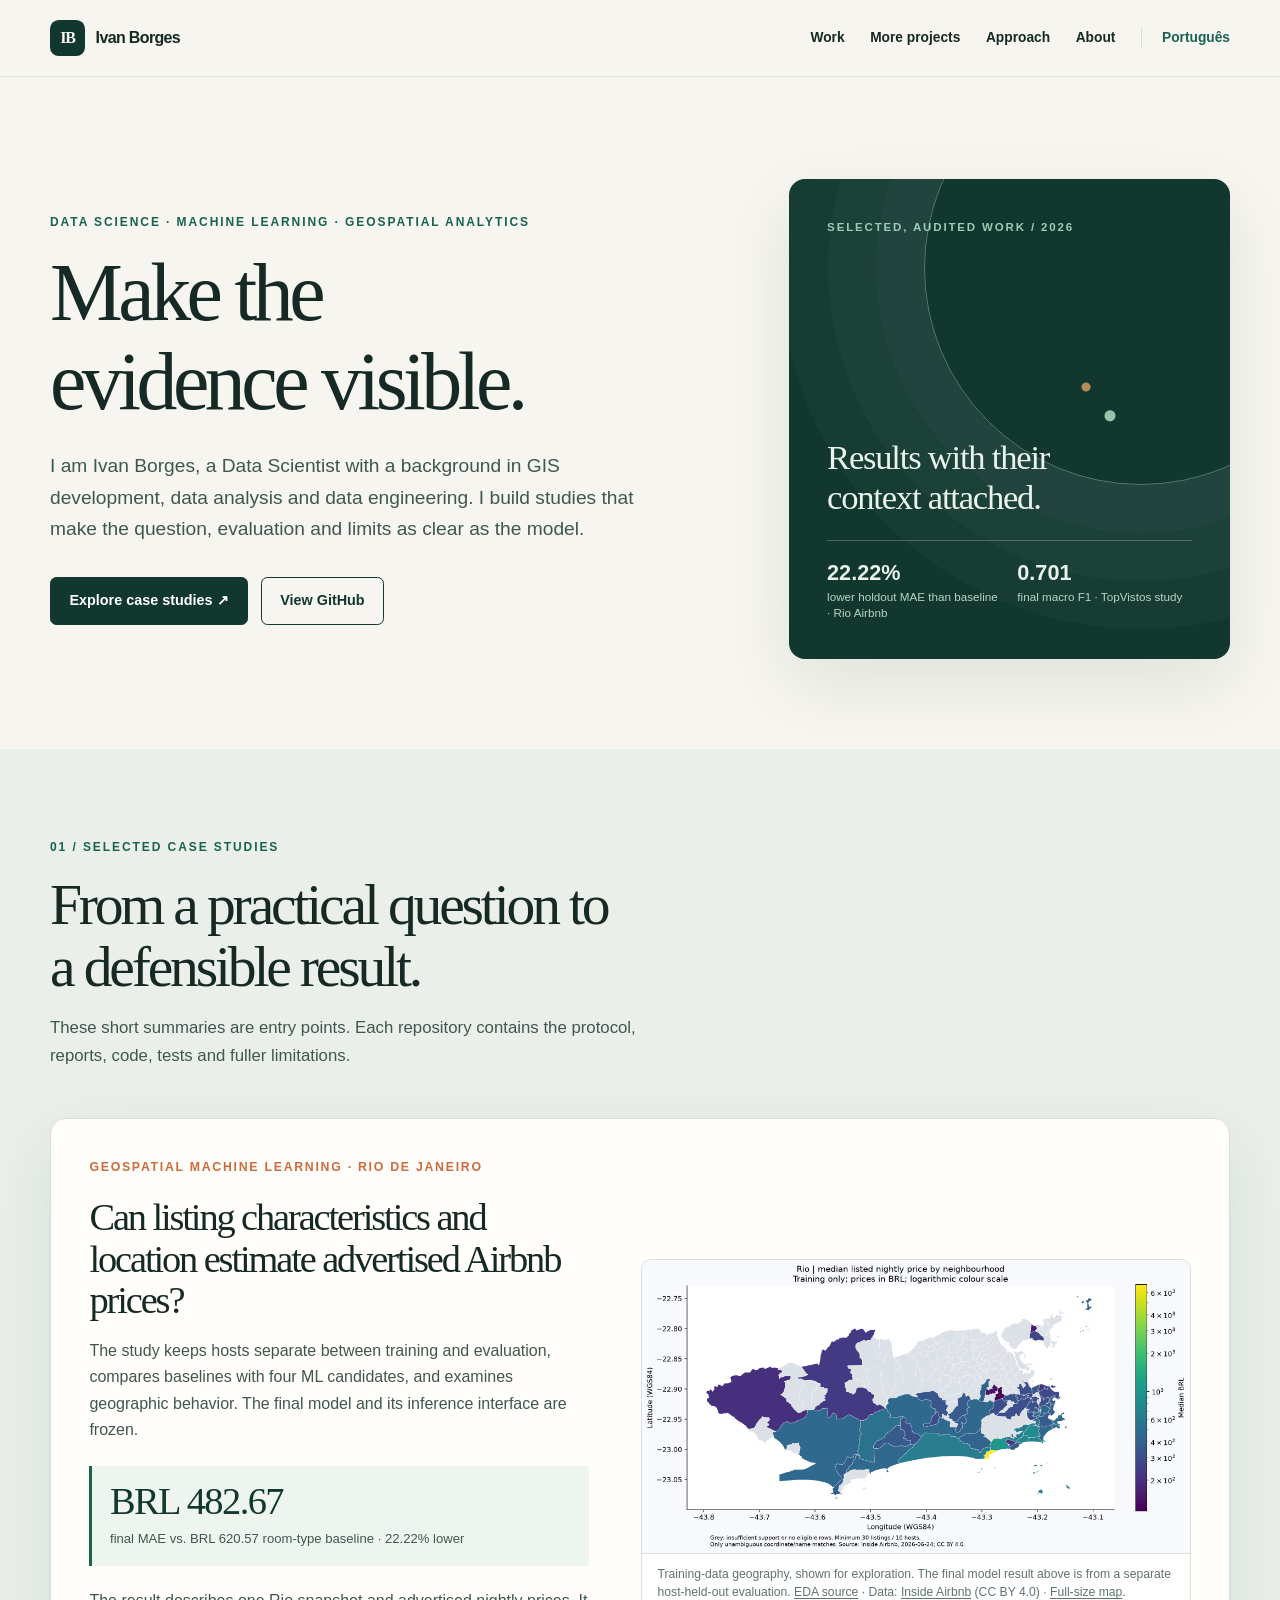
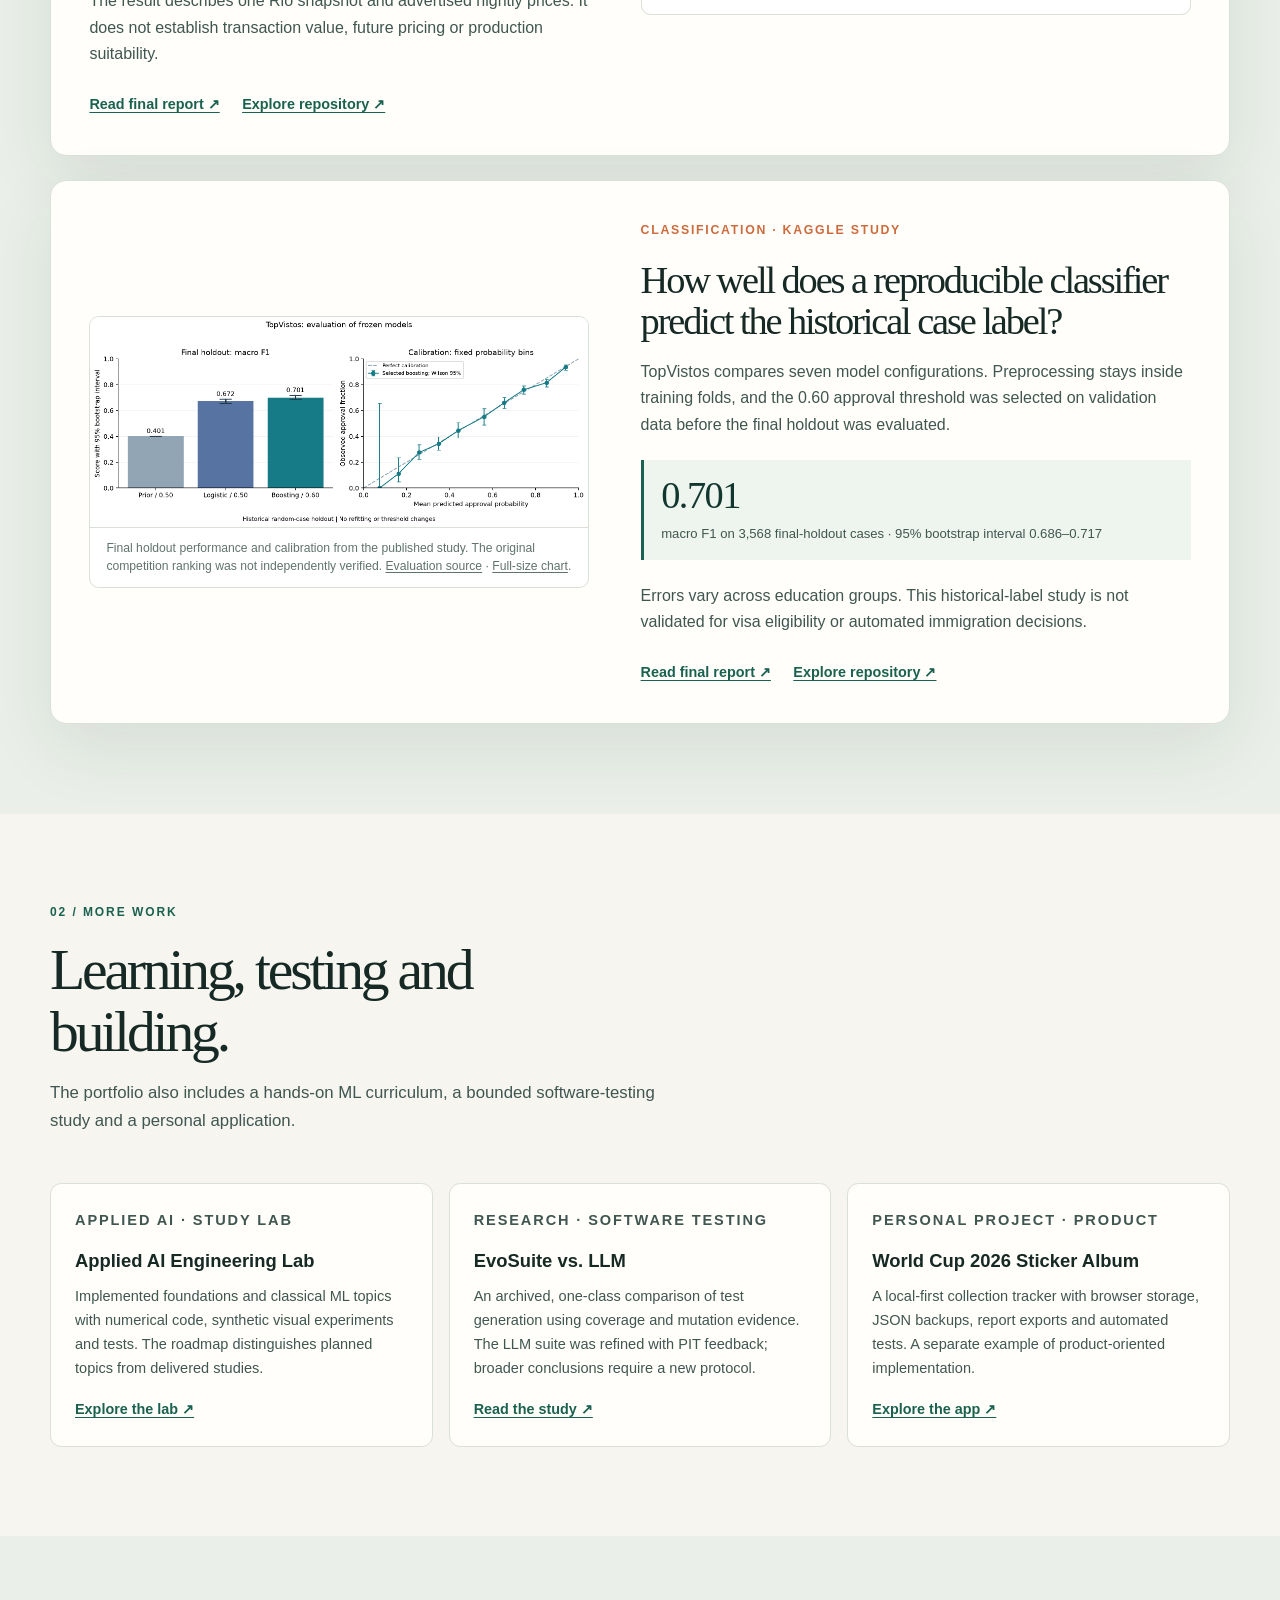
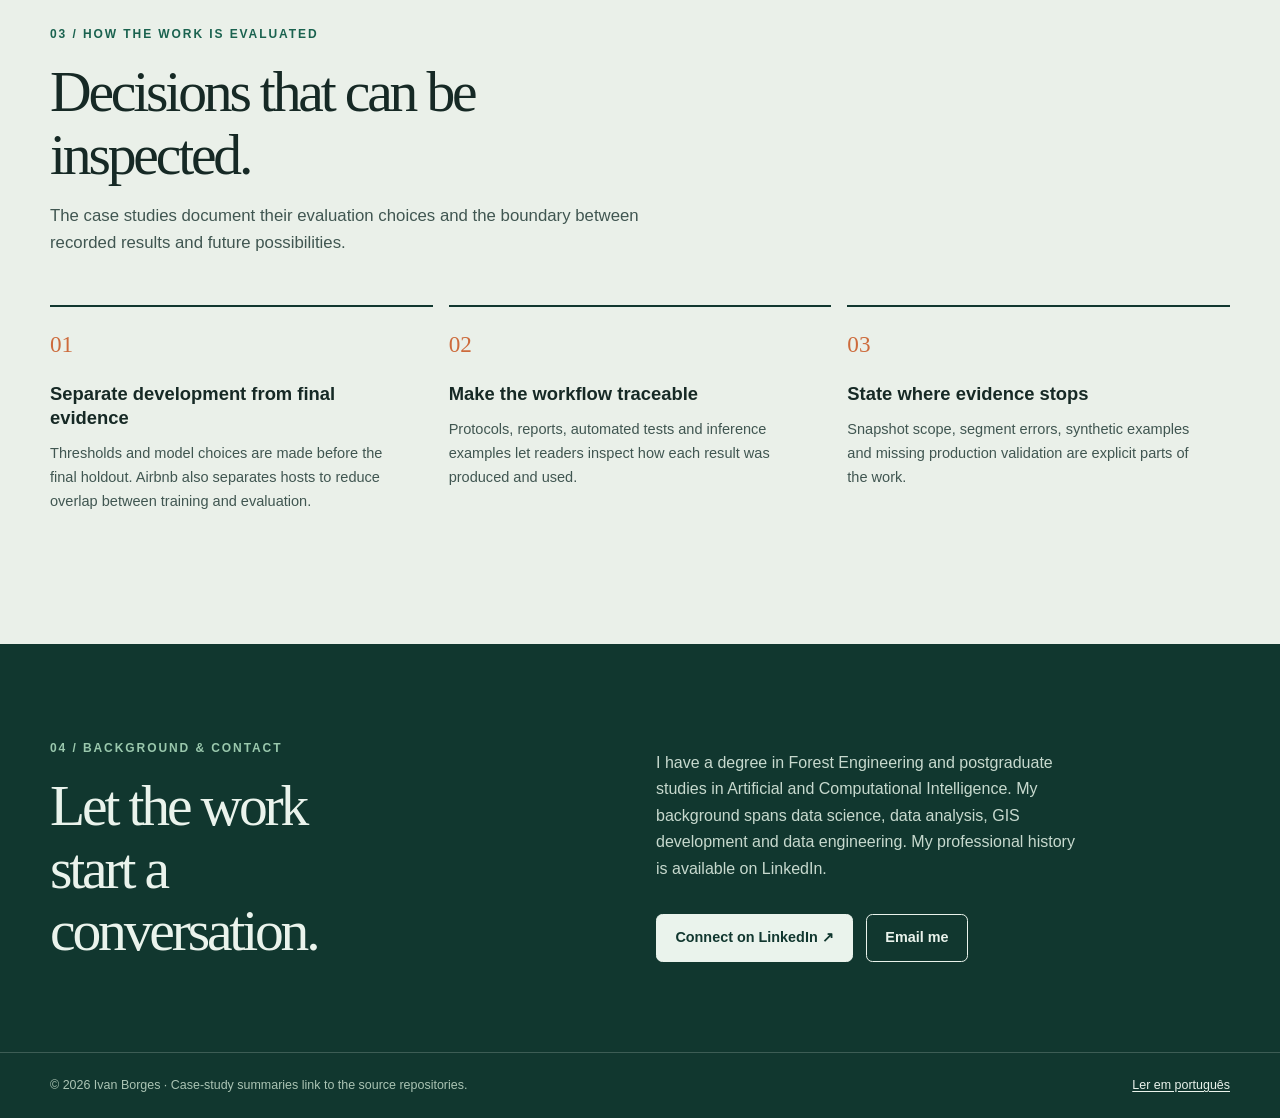
==== index.html @ 3fa464b2 "Prepare bilingual evidence-led portfolio site prototype" ====
<!doctype html>
<html lang="en">
<head>
  <meta charset="utf-8">
  <meta name="viewport" content="width=device-width, initial-scale=1">
  <meta name="color-scheme" content="light">
  <meta name="description" content="Ivan Borges — Data Science, Machine Learning and Geospatial Analytics. Selected case studies with results, methods and limitations.">
  <title>Ivan Borges | Data Science &amp; Machine Learning</title>
  <link rel="alternate" hreflang="en" href="./">
  <link rel="alternate" hreflang="pt-BR" href="pt/">
  <link rel="icon" type="image/svg+xml" href="assets/favicon.svg">
  <link rel="stylesheet" href="assets/site.css">
</head>
<body>
  <a class="skip-link" href="#main">Skip to content</a>
  <header class="site-header">
    <div class="container header-inner">
      <a class="brand" href="#top" aria-label="Ivan Borges, back to top"><span class="brand-mark" aria-hidden="true">IB</span> Ivan Borges</a>
      <div class="header-actions">
        <nav class="site-nav" aria-label="Main navigation">
          <a href="#work">Work</a><a href="#more">More projects</a><a href="#approach">Approach</a><a href="#about">About</a>
        </nav>
        <a class="lang-link" href="pt/" lang="pt-BR" hreflang="pt-BR">Português</a>
      </div>
    </div>
  </header>

  <main id="main">
    <section class="hero" id="top" aria-labelledby="hero-title">
      <div class="container hero-grid">
        <div>
          <p class="eyebrow">Data Science · Machine Learning · Geospatial Analytics</p>
          <h1 id="hero-title">Make the evidence visible.</h1>
          <p class="hero-copy">I am Ivan Borges, a Data Scientist with a background in GIS development, data analysis and data engineering. I build studies that make the question, evaluation and limits as clear as the model.</p>
          <div class="hero-actions">
            <a class="button" href="#work">Explore case studies <span aria-hidden="true">&nbsp;↗</span></a>
            <a class="button button-secondary" href="https://github.com/ivanfborges">View GitHub</a>
          </div>
        </div>
        <div class="hero-panel" aria-label="Recorded results from two selected studies">
          <div class="panel-top">Selected, audited work / 2026</div>
          <div class="panel-bottom">
            <p>Results with their context attached.</p>
            <div class="panel-stats">
              <div><strong>22.22%</strong><span>lower holdout MAE than baseline · Rio Airbnb</span></div>
              <div><strong>0.701</strong><span>final macro F1 · TopVistos study</span></div>
            </div>
          </div>
        </div>
      </div>
    </section>

    <section class="section section-contrast" id="work" aria-labelledby="work-title">
      <div class="container">
        <p class="section-kicker">01 / Selected case studies</p>
        <h2 class="section-heading" id="work-title">From a practical question to a defensible result.</h2>
        <p class="section-intro">These short summaries are entry points. Each repository contains the protocol, reports, code, tests and fuller limitations.</p>

        <article class="case" aria-labelledby="airbnb-title">
          <div class="case-copy">
            <span class="case-number">Geospatial machine learning · Rio de Janeiro</span>
            <h3 id="airbnb-title">Can listing characteristics and location estimate advertised Airbnb prices?</h3>
            <p>The study keeps hosts separate between training and evaluation, compares baselines with four ML candidates, and examines geographic behavior. The final model and its inference interface are frozen.</p>
            <div class="result"><strong>BRL 482.67</strong><span>final MAE vs. BRL 620.57 room-type baseline · 22.22% lower</span></div>
            <p>The result describes one Rio snapshot and advertised nightly prices. It does not establish transaction value, future pricing or production suitability.</p>
            <div class="case-links"><a href="https://github.com/ivanfborges/eng_dados-analytics_engineering/blob/main/docs/FINAL.md">Read final report ↗</a><a href="https://github.com/ivanfborges/eng_dados-analytics_engineering">Explore repository ↗</a></div>
          </div>
          <figure class="case-figure">
            <img src="assets/airbnb-training-map.png" alt="Map of median advertised prices in supported Rio neighbourhoods from the training data" width="1996" height="1068" loading="lazy">
            <figcaption>Training-data geography, shown for exploration. The final model result above is from a separate host-held-out evaluation. <a href="https://github.com/ivanfborges/eng_dados-analytics_engineering/blob/main/docs/EDA.md">EDA source</a> · Data: <a href="https://insideairbnb.com/get-the-data/">Inside Airbnb</a> (CC BY 4.0) · <a href="assets/airbnb-training-map.png">Full-size map</a>.</figcaption>
          </figure>
        </article>

        <article class="case" aria-labelledby="topvistos-title">
          <div class="case-copy">
            <span class="case-number">Classification · Kaggle study</span>
            <h3 id="topvistos-title">How well does a reproducible classifier predict the historical case label?</h3>
            <p>TopVistos compares seven model configurations. Preprocessing stays inside training folds, and the 0.60 approval threshold was selected on validation data before the final holdout was evaluated.</p>
            <div class="result"><strong>0.701</strong><span>macro F1 on 3,568 final-holdout cases · 95% bootstrap interval 0.686–0.717</span></div>
            <p>Errors vary across education groups. This historical-label study is not validated for visa eligibility or automated immigration decisions.</p>
            <div class="case-links"><a href="https://github.com/ivanfborges/ML_olympiad_for_students-topvistos_EUA/blob/main/docs/EVALUATION.md">Read final report ↗</a><a href="https://github.com/ivanfborges/ML_olympiad_for_students-topvistos_EUA">Explore repository ↗</a></div>
          </div>
          <figure class="case-figure">
            <img src="assets/topvistos-final-evaluation.png" alt="Final holdout classification performance and calibration charts for the TopVistos study" width="1961" height="827" loading="lazy">
            <figcaption>Final holdout performance and calibration from the published study. The original competition ranking was not independently verified. <a href="https://github.com/ivanfborges/ML_olympiad_for_students-topvistos_EUA/blob/main/docs/EVALUATION.md">Evaluation source</a> · <a href="assets/topvistos-final-evaluation.png">Full-size chart</a>.</figcaption>
          </figure>
        </article>
      </div>
    </section>

    <section class="section" id="more" aria-labelledby="more-title">
      <div class="container">
        <p class="section-kicker">02 / More work</p>
        <h2 class="section-heading" id="more-title">Learning, testing and building.</h2>
        <p class="section-intro">The portfolio also includes a hands-on ML curriculum, a bounded software-testing study and a personal application.</p>
        <div class="card-grid">
          <article class="card">
            <p class="card-label">Applied AI · Study lab</p>
            <h3>Applied AI Engineering Lab</h3>
            <p>Implemented foundations and classical ML topics with numerical code, synthetic visual experiments and tests. The roadmap distinguishes planned topics from delivered studies.</p>
            <a href="https://github.com/ivanfborges/applied-ai-engineering-lab">Explore the lab ↗</a>
          </article>
          <article class="card">
            <p class="card-label">Research · Software testing</p>
            <h3>EvoSuite vs. LLM</h3>
            <p>An archived, one-class comparison of test generation using coverage and mutation evidence. The LLM suite was refined with PIT feedback; broader conclusions require a new protocol.</p>
            <a href="https://github.com/ivanfborges/sbst-vs-llm">Read the study ↗</a>
          </article>
          <article class="card">
            <p class="card-label">Personal project · Product</p>
            <h3>World Cup 2026 Sticker Album</h3>
            <p>A local-first collection tracker with browser storage, JSON backups, report exports and automated tests. A separate example of product-oriented implementation.</p>
            <a href="https://github.com/ivanfborges/album-copa-2026-local">Explore the app ↗</a>
          </article>
        </div>
      </div>
    </section>

    <section class="section section-contrast" id="approach" aria-labelledby="approach-title">
      <div class="container">
        <p class="section-kicker">03 / How the work is evaluated</p>
        <h2 class="section-heading" id="approach-title">Decisions that can be inspected.</h2>
        <p class="section-intro">The case studies document their evaluation choices and the boundary between recorded results and future possibilities.</p>
        <div class="method-grid">
          <div class="method"><span class="method-num">01</span><h3>Separate development from final evidence</h3><p>Thresholds and model choices are made before the final holdout. Airbnb also separates hosts to reduce overlap between training and evaluation.</p></div>
          <div class="method"><span class="method-num">02</span><h3>Make the workflow traceable</h3><p>Protocols, reports, automated tests and inference examples let readers inspect how each result was produced and used.</p></div>
          <div class="method"><span class="method-num">03</span><h3>State where evidence stops</h3><p>Snapshot scope, segment errors, synthetic examples and missing production validation are explicit parts of the work.</p></div>
        </div>
      </div>
    </section>

    <section class="contact" id="about" aria-labelledby="about-title">
      <div class="container contact-grid">
        <div>
          <p class="section-kicker">04 / Background &amp; contact</p>
          <h2 id="about-title">Let the work start a conversation.</h2>
        </div>
        <div>
          <p>I have a degree in Forest Engineering and postgraduate studies in Artificial and Computational Intelligence. My background spans data science, data analysis, GIS development and data engineering. My professional history is available on LinkedIn.</p>
          <div class="hero-actions"><a class="button" href="https://www.linkedin.com/in/ivanfborges/">Connect on LinkedIn ↗</a><a class="button button-secondary" href="mailto:ivanfborges@gmail.com">Email me</a></div>
        </div>
      </div>
    </section>
  </main>
  <footer class="footer">
    <div class="container footer-inner"><span>© 2026 Ivan Borges · Case-study summaries link to the source repositories.</span><a href="pt/" lang="pt-BR" hreflang="pt-BR">Ler em português</a></div>
  </footer>
</body>
</html>
---- assets/site.css ----
:root {
  color-scheme: light;
  --ink: #162925;
  --ink-soft: #405651;
  --muted: #61736e;
  --paper: #f6f5f0;
  --surface: #fffefa;
  --line: #d9e0d8;
  --green: #1a624f;
  --green-dark: #11372f;
  --accent: #cd6b3c;
  --shadow: 0 24px 70px rgba(21, 44, 38, .09);
}
* { box-sizing: border-box; }
html { scroll-behavior: smooth; }
body {
  margin: 0;
  background: var(--paper);
  color: var(--ink);
  font-family: "Segoe UI", Inter, "Helvetica Neue", Arial, sans-serif;
  line-height: 1.65;
}
a { color: inherit; text-underline-offset: .19em; }
a:hover { color: var(--green); }
a:focus-visible { outline: 3px solid var(--accent); outline-offset: 4px; border-radius: 3px; }
img { display: block; max-width: 100%; }
.skip-link { position: absolute; top: -100px; left: 1rem; z-index: 100; padding: .7rem 1rem; background: var(--surface); }
.skip-link:focus { top: 1rem; }
.container { width: min(1180px, calc(100% - 3rem)); margin-inline: auto; }
.site-header {
  position: sticky;
  top: 0;
  z-index: 20;
  border-bottom: 1px solid rgba(217, 224, 216, .8);
  background: rgba(246, 245, 240, .94);
  backdrop-filter: blur(16px);
}
.header-inner { min-height: 76px; display: flex; align-items: center; justify-content: space-between; gap: 1.5rem; }
.brand { display: inline-flex; align-items: center; gap: .65rem; font-size: 1rem; font-weight: 800; letter-spacing: -.04em; text-decoration: none; white-space: nowrap; }
.brand-mark { display: grid; place-items: center; width: 2.2rem; height: 2.2rem; border-radius: .55rem; background: var(--green-dark); color: #f6f5f0; font: 700 1rem Georgia, serif; letter-spacing: -.07em; }
.header-actions { display: flex; align-items: center; gap: clamp(.8rem, 2vw, 1.8rem); }
.site-nav { display: flex; align-items: center; gap: clamp(.8rem, 2vw, 1.65rem); }
.site-nav a, .lang-link { font-size: .86rem; font-weight: 700; text-decoration: none; }
.lang-link { color: var(--green); padding-left: 1.25rem; border-left: 1px solid var(--line); white-space: nowrap; }
.hero { padding: clamp(4rem, 8vw, 7rem) 0 clamp(4rem, 7vw, 6rem); }
.hero-grid { display: grid; grid-template-columns: 1.2fr .8fr; align-items: center; gap: clamp(2rem, 6vw, 6.5rem); }
.eyebrow, .section-kicker { margin: 0 0 1.2rem; color: var(--green); font-size: .75rem; font-weight: 800; letter-spacing: .16em; line-height: 1.35; text-transform: uppercase; }
.hero h1, .section-heading, .case h3, .contact h2 { font-family: Georgia, "Times New Roman", serif; font-weight: 500; letter-spacing: -.055em; line-height: 1.08; }
.hero h1 { max-width: 12ch; margin: 0 0 1.5rem; font-size: clamp(3.25rem, 6.4vw, 6.6rem); }
.hero-copy { max-width: 59ch; margin: 0; color: var(--ink-soft); font-size: clamp(1.05rem, 1.5vw, 1.25rem); }
.hero-actions { display: flex; flex-wrap: wrap; gap: .8rem; margin-top: 2rem; }
.button { display: inline-flex; align-items: center; justify-content: center; min-height: 48px; padding: .65rem 1.15rem; border: 1px solid var(--green-dark); border-radius: .4rem; background: var(--green-dark); color: white; font-size: .9rem; font-weight: 750; text-decoration: none; transition: transform .2s ease, background .2s ease; }
.button:hover { transform: translateY(-2px); background: var(--green); color: white; }
.button-secondary { background: transparent; color: var(--green-dark); }
.button-secondary:hover { background: #e8eee7; color: var(--green-dark); }
.hero-panel { position: relative; min-height: 480px; overflow: hidden; display: flex; flex-direction: column; justify-content: space-between; padding: clamp(1.5rem, 3vw, 2.5rem); border-radius: 1rem; background: var(--green-dark); box-shadow: var(--shadow); color: #e9f3eb; }
.hero-panel::before { content: ""; position: absolute; width: 27rem; height: 27rem; top: -8rem; right: -8rem; border: 1px solid rgba(182, 219, 196, .4); border-radius: 50%; box-shadow: 0 0 0 3rem rgba(255,255,255,.025), 0 0 0 6rem rgba(255,255,255,.025), 0 0 0 9rem rgba(255,255,255,.025); }
.hero-panel::after { content: ""; position: absolute; width: 10rem; height: 10rem; top: 8rem; right: 4rem; border-radius: 50%; background: radial-gradient(circle, rgba(219, 160, 102, .9) 0 4px, transparent 5px), radial-gradient(circle at 65% 68%, rgba(183, 227, 199, .9) 0 5px, transparent 6px); opacity: .9; }
.panel-top, .panel-bottom { position: relative; z-index: 1; }
.panel-top { color: #9fcab5; font-size: .72rem; font-weight: 800; letter-spacing: .16em; text-transform: uppercase; }
.panel-bottom p { max-width: 16ch; margin: 0 0 1.4rem; font: 500 clamp(1.65rem, 2.7vw, 2.5rem)/1.15 Georgia, serif; letter-spacing: -.035em; }
.panel-stats { display: grid; grid-template-columns: 1fr 1fr; gap: 1rem; padding-top: 1.2rem; border-top: 1px solid rgba(233, 243, 235, .25); }
.panel-stats strong { display: block; font-size: 1.35rem; line-height: 1.25; }
.panel-stats span { display: block; margin-top: .15rem; color: #b9d3c3; font-size: .73rem; line-height: 1.35; }
.section { padding: clamp(4rem, 7vw, 6rem) 0; }
.section-contrast { background: #eaf0e9; }
.section-heading { max-width: 20ch; margin: 0 0 1rem; font-size: clamp(2.35rem, 4.5vw, 4.4rem); }
.section-intro { max-width: 66ch; margin: 0 0 3rem; color: var(--ink-soft); font-size: 1.05rem; }
.case { display: grid; grid-template-columns: minmax(0, 1fr) minmax(0, 1.1fr); gap: clamp(1.6rem, 4vw, 4rem); align-items: center; margin-top: 2.5rem; padding: clamp(1.4rem, 3vw, 2.4rem); border: 1px solid var(--line); border-radius: 1rem; background: var(--surface); box-shadow: var(--shadow); }
.case + .case { margin-top: 1.5rem; }
.case:nth-of-type(even) .case-copy { order: 2; }
.case:nth-of-type(even) .case-figure { order: 1; }
.case-number { display: block; margin-bottom: 1.25rem; color: var(--accent); font-size: .77rem; font-weight: 800; letter-spacing: .14em; text-transform: uppercase; }
.case h3 { margin: 0 0 1rem; font-size: clamp(2rem, 3vw, 3.1rem); }
.case p { margin: 0 0 1.15rem; color: var(--ink-soft); }
.result { display: flex; align-items: baseline; flex-wrap: wrap; gap: .5rem; margin: 1.4rem 0; padding: 1rem 1.1rem; border-left: 3px solid var(--green); background: #eef5ee; }
.result strong { color: var(--green-dark); font: 500 clamp(1.8rem, 3vw, 2.5rem)/1 Georgia, serif; letter-spacing: -.04em; }
.result span { color: var(--ink-soft); font-size: .82rem; }
.case-links { display: flex; flex-wrap: wrap; gap: .65rem 1.4rem; margin-top: 1.6rem; font-size: .9rem; font-weight: 750; }
.case-links a { color: var(--green); }
.case-figure { margin: 0; overflow: hidden; border: 1px solid var(--line); border-radius: .6rem; background: white; }
.case-figure img { width: 100%; height: auto; }
.case-figure figcaption { padding: .75rem 1rem; border-top: 1px solid var(--line); color: var(--muted); font-size: .76rem; line-height: 1.45; }
.card-grid, .method-grid { display: grid; grid-template-columns: repeat(3, minmax(0, 1fr)); gap: 1rem; }
.card { display: flex; flex-direction: column; min-height: 250px; padding: 1.5rem; border: 1px solid var(--line); border-radius: .7rem; background: var(--surface); }
.card-label { margin: 0 0 1rem; color: var(--accent); font-size: .72rem; font-weight: 800; letter-spacing: .13em; text-transform: uppercase; }
.card h3, .method h3 { margin: 0 0 .7rem; font-size: 1.15rem; line-height: 1.3; }
.card p, .method p { margin: 0 0 1.1rem; color: var(--ink-soft); font-size: .91rem; }
.card a { margin-top: auto; color: var(--green); font-size: .9rem; font-weight: 750; }
.method { padding: 1.5rem 1.5rem 1.5rem 0; border-top: 2px solid var(--green-dark); }
.method-num { display: block; margin-bottom: 1.5rem; color: var(--accent); font: 500 1.45rem Georgia, serif; }
.contact { padding: clamp(4rem, 7vw, 6rem) 0; background: var(--green-dark); color: #eaf3ec; }
.contact-grid { display: grid; grid-template-columns: 1fr 1fr; gap: 2rem; align-items: end; }
.contact .section-kicker { color: #9ac8ad; }
.contact h2 { max-width: 12ch; margin: 0; font-size: clamp(2.4rem, 4.5vw, 4.4rem); }
.contact p { max-width: 48ch; color: #c7d9ce; }
.contact .button { border-color: #eaf3ec; background: #eaf3ec; color: var(--green-dark); }
.contact .button:hover { background: white; }
.contact .button-secondary { background: transparent; color: #eaf3ec; }
.contact .button-secondary:hover { color: var(--green-dark); background: #eaf3ec; }
.footer { padding: 1.4rem 0; border-top: 1px solid rgba(234, 243, 236, .2); background: var(--green-dark); color: #abc4b4; font-size: .78rem; }
.footer-inner { display: flex; justify-content: space-between; gap: 1rem; }
.footer a { color: #eaf3ec; }
@media (max-width: 900px) {
  .hero-grid, .case, .contact-grid { grid-template-columns: 1fr; }
  .hero-panel { min-height: 320px; }
  .hero h1 { max-width: 14ch; }
  .case:nth-of-type(even) .case-copy, .case:nth-of-type(even) .case-figure { order: initial; }
  .card-grid, .method-grid { grid-template-columns: repeat(2, minmax(0, 1fr)); }
}
@media (max-width: 640px) {
  .container { width: min(100% - 2rem, 1180px); }
  .header-inner { min-height: 66px; }
  .site-nav { display: none; }
  .lang-link { border: 0; padding: 0; }
  .hero { padding-top: 3.4rem; }
  .hero-panel { min-height: 295px; }
  .card-grid, .method-grid { grid-template-columns: 1fr; }
  .method { padding-right: 0; }
  .footer-inner { flex-direction: column; }
}
@media (prefers-reduced-motion: reduce) {
  html { scroll-behavior: auto; }
  .button { transition: none; }
}
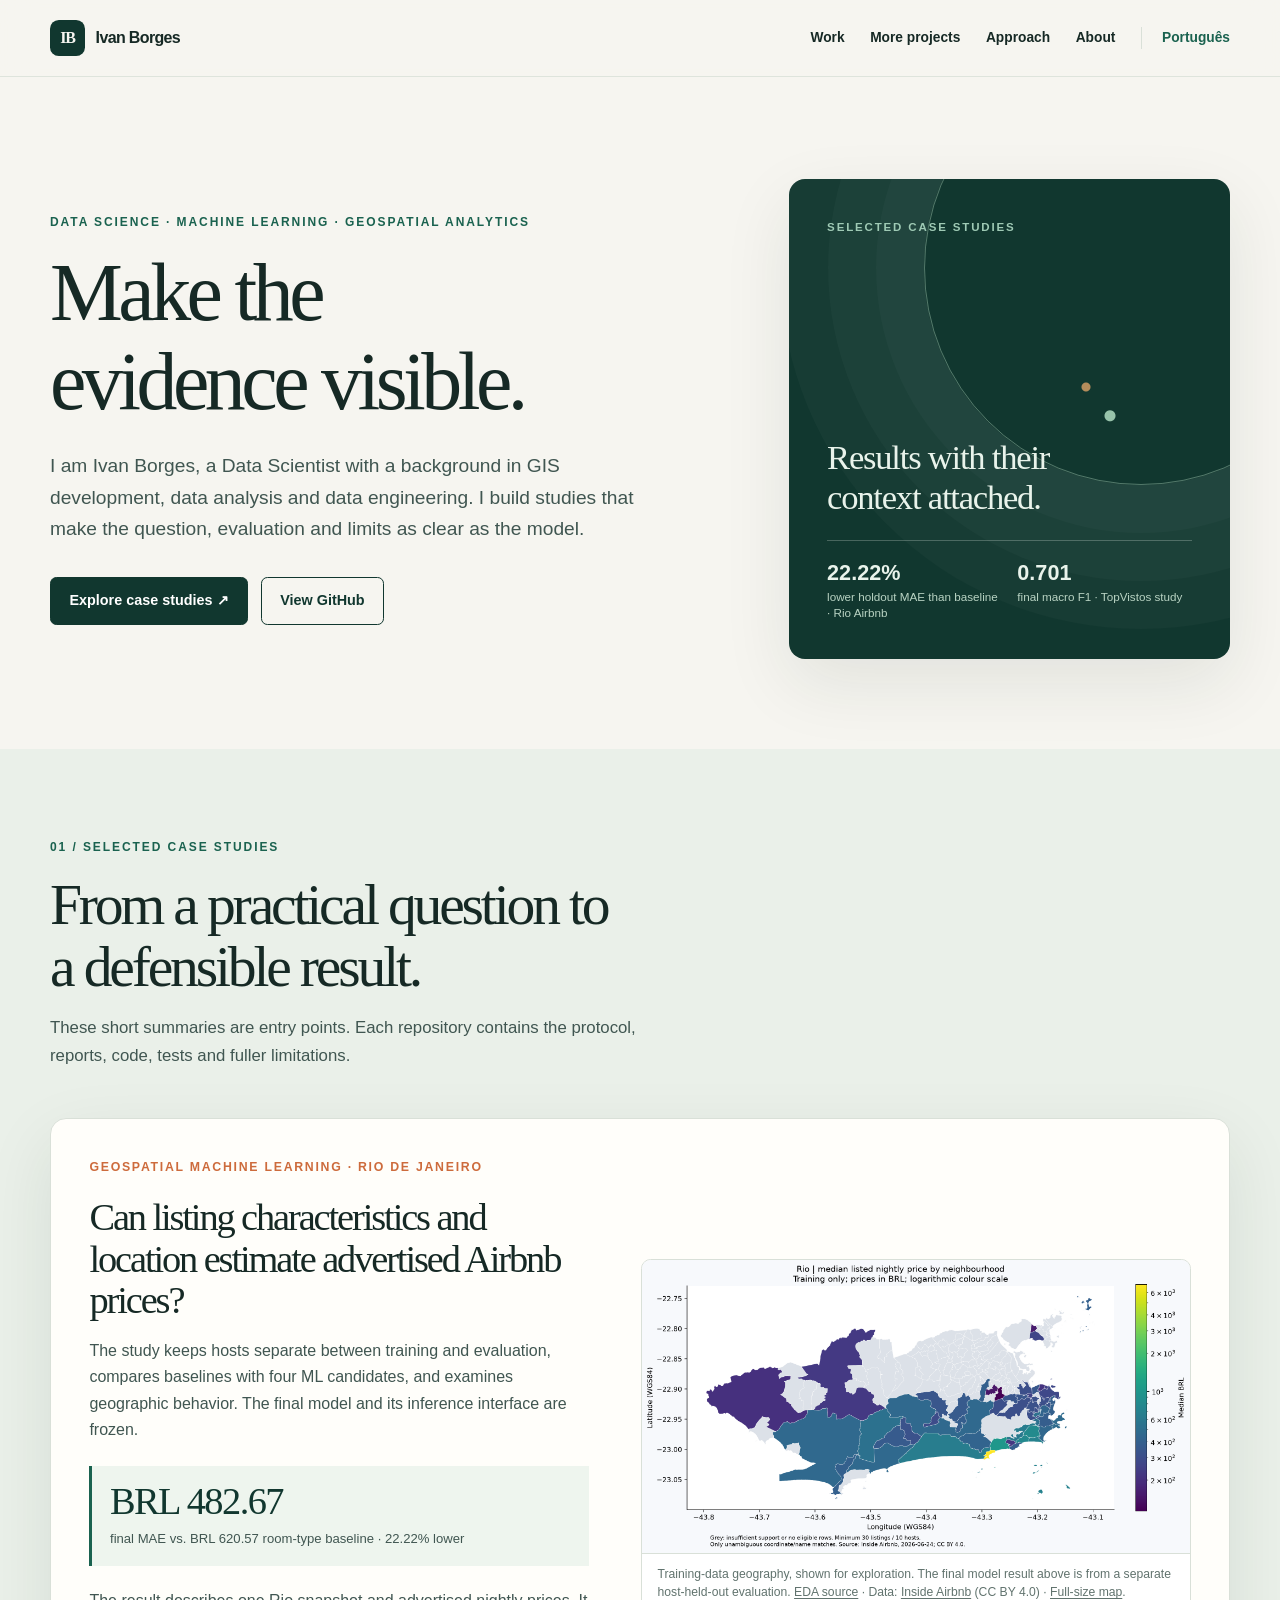
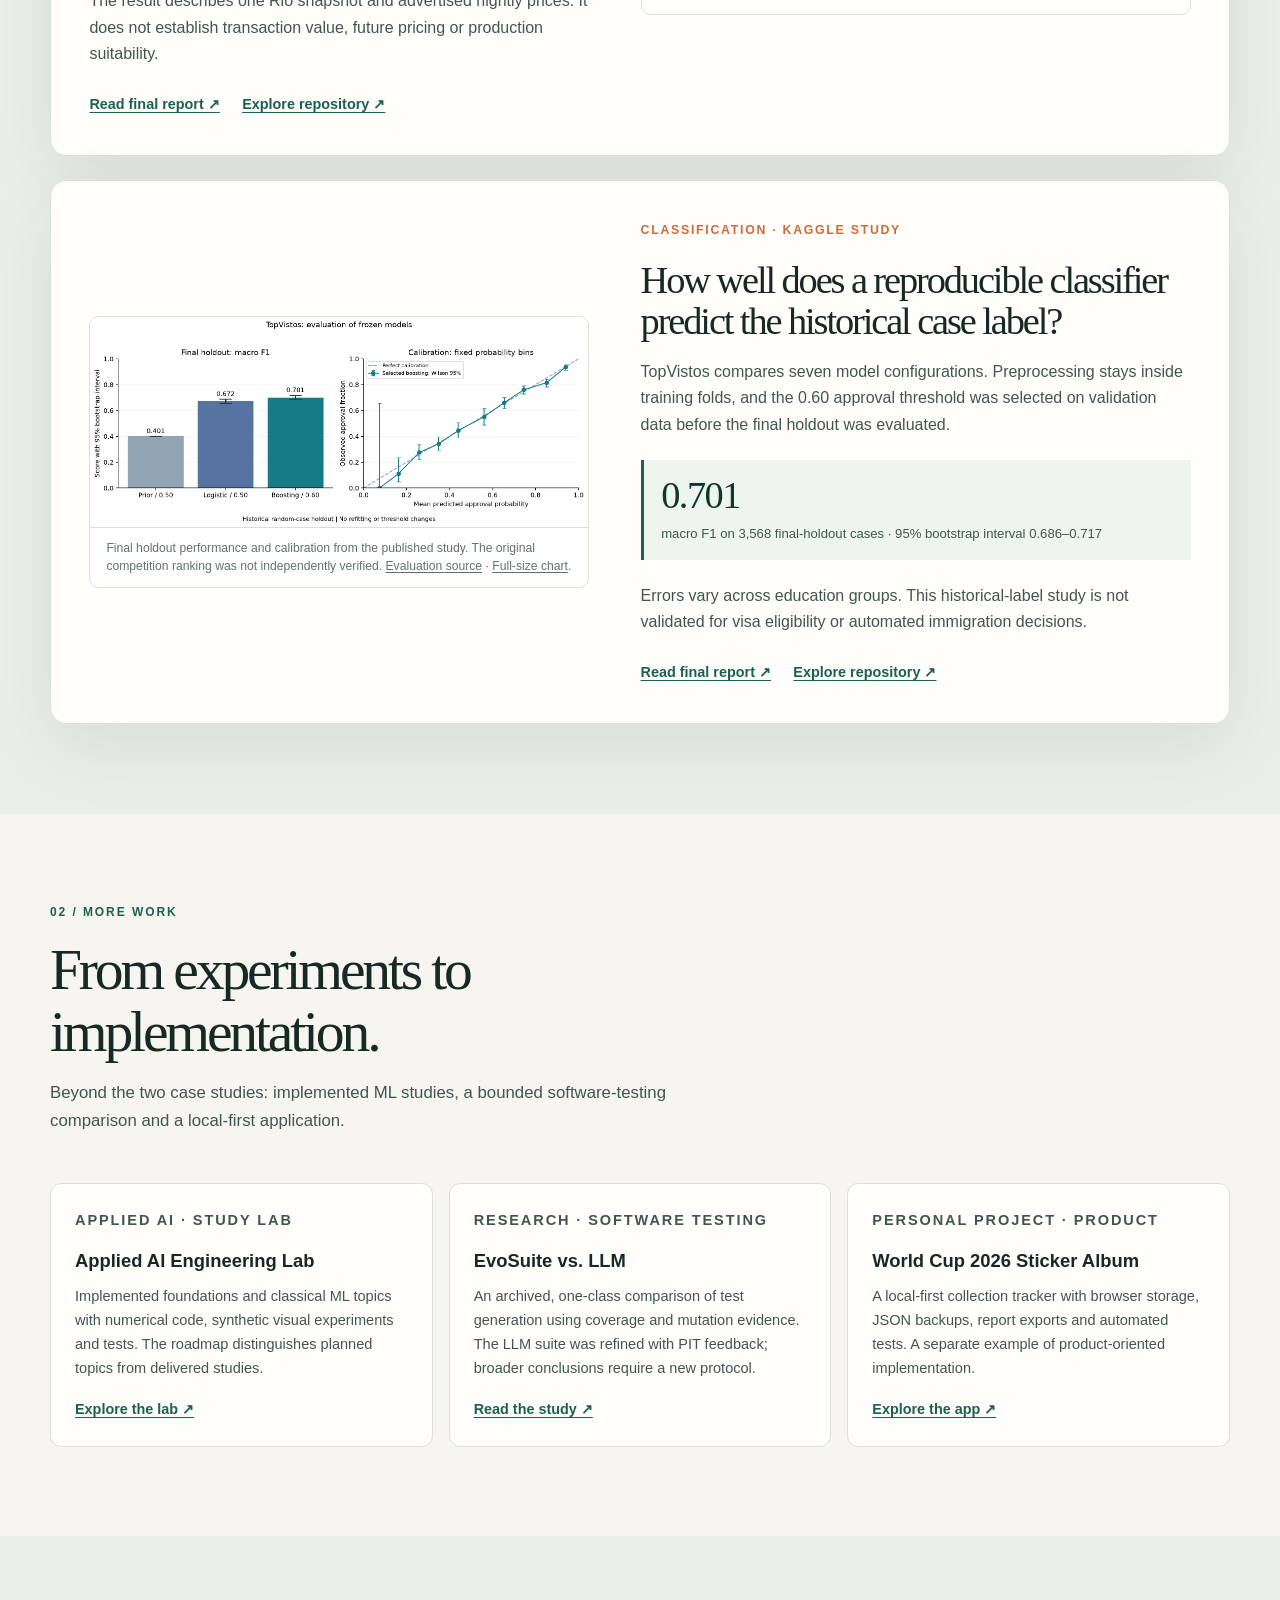
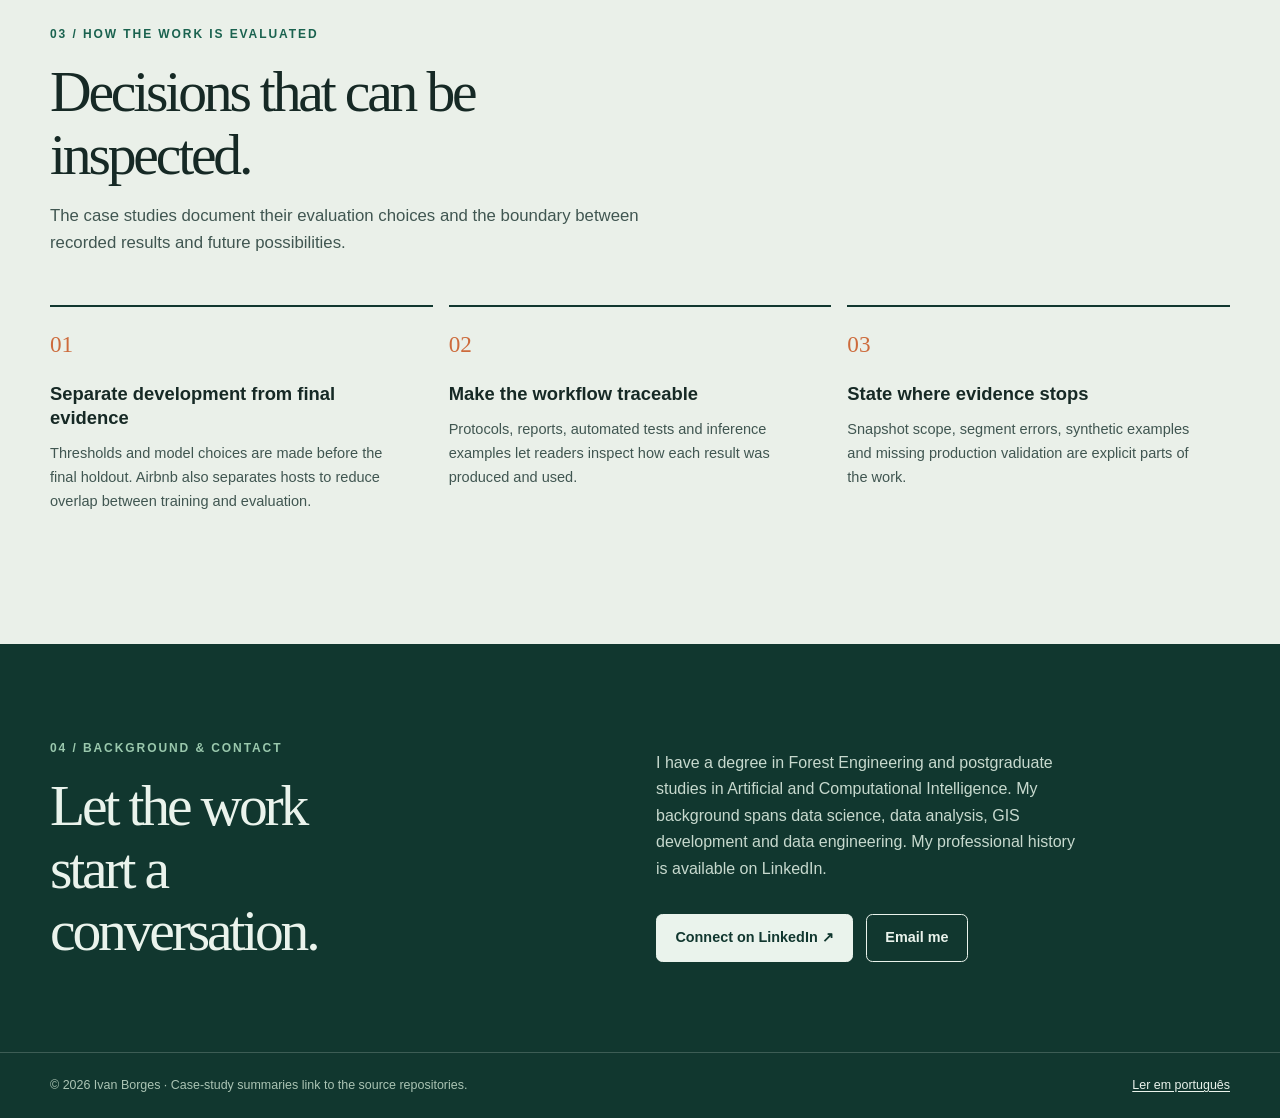
==== commit 430185e4: "Refine portfolio copy and restore mobile navigation" ====
--- a/index.html
+++ b/index.html
@@ -6,8 +6,9 @@
   <meta name="color-scheme" content="light">
   <meta name="description" content="Ivan Borges — Data Science, Machine Learning and Geospatial Analytics. Selected case studies with results, methods and limitations.">
   <title>Ivan Borges | Data Science &amp; Machine Learning</title>
-  <link rel="alternate" hreflang="en" href="./">
-  <link rel="alternate" hreflang="pt-BR" href="pt/">
+  <link rel="canonical" href="https://ivanfborges.github.io/">
+  <link rel="alternate" hreflang="en" href="https://ivanfborges.github.io/">
+  <link rel="alternate" hreflang="pt-BR" href="https://ivanfborges.github.io/pt/">
   <link rel="icon" type="image/svg+xml" href="assets/favicon.svg">
   <link rel="stylesheet" href="assets/site.css">
 </head>
@@ -38,7 +39,7 @@
           </div>
         </div>
         <div class="hero-panel" aria-label="Recorded results from two selected studies">
-          <div class="panel-top">Selected, audited work / 2026</div>
+          <div class="panel-top">Selected case studies</div>
           <div class="panel-bottom">
             <p>Results with their context attached.</p>
             <div class="panel-stats">
@@ -91,8 +92,8 @@
     <section class="section" id="more" aria-labelledby="more-title">
       <div class="container">
         <p class="section-kicker">02 / More work</p>
-        <h2 class="section-heading" id="more-title">Learning, testing and building.</h2>
-        <p class="section-intro">The portfolio also includes a hands-on ML curriculum, a bounded software-testing study and a personal application.</p>
+        <h2 class="section-heading" id="more-title">From experiments to implementation.</h2>
+        <p class="section-intro">Beyond the two case studies: implemented ML studies, a bounded software-testing comparison and a local-first application.</p>
         <div class="card-grid">
           <article class="card">
             <p class="card-label">Applied AI · Study lab</p>
--- a/assets/site.css
+++ b/assets/site.css
@@ -12,7 +12,7 @@
   --shadow: 0 24px 70px rgba(21, 44, 38, .09);
 }
 * { box-sizing: border-box; }
-html { scroll-behavior: smooth; }
+html { scroll-behavior: smooth; scroll-padding-top: 6rem; }
 body {
   margin: 0;
   background: var(--paper);
@@ -110,9 +110,13 @@
 }
 @media (max-width: 640px) {
   .container { width: min(100% - 2rem, 1180px); }
-  .header-inner { min-height: 66px; }
-  .site-nav { display: none; }
-  .lang-link { border: 0; padding: 0; }
+  .header-inner { min-height: 66px; flex-wrap: wrap; gap: .2rem; padding-block: .45rem; }
+  .brand { margin-right: auto; }
+  .header-actions { display: contents; }
+  .site-nav { order: 2; display: flex; flex: 0 0 100%; justify-content: space-between; gap: .5rem; overflow-x: auto; padding: .3rem 0 .2rem; white-space: nowrap; }
+  .site-nav a { font-size: .78rem; }
+  .lang-link { order: 1; border: 0; padding: 0; }
+  html { scroll-padding-top: 7.5rem; }
   .hero { padding-top: 3.4rem; }
   .hero-panel { min-height: 295px; }
   .card-grid, .method-grid { grid-template-columns: 1fr; }
